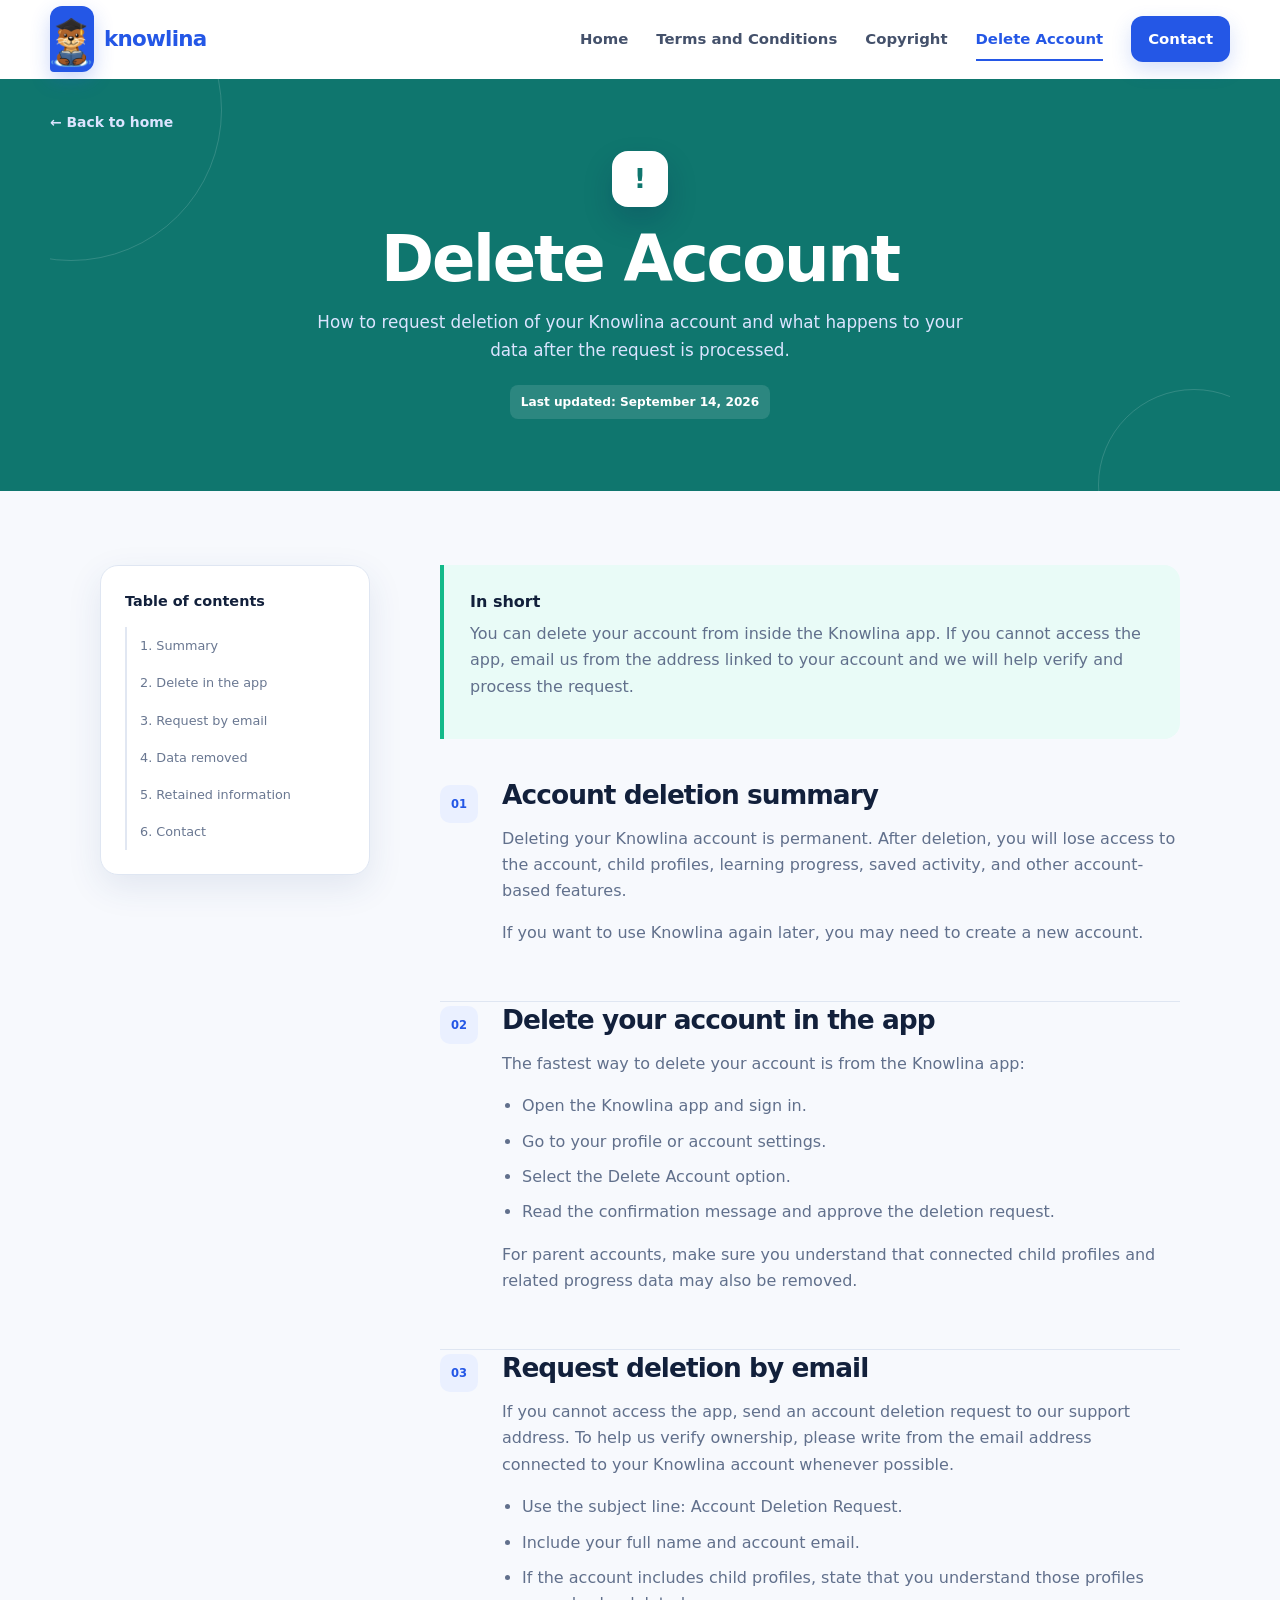
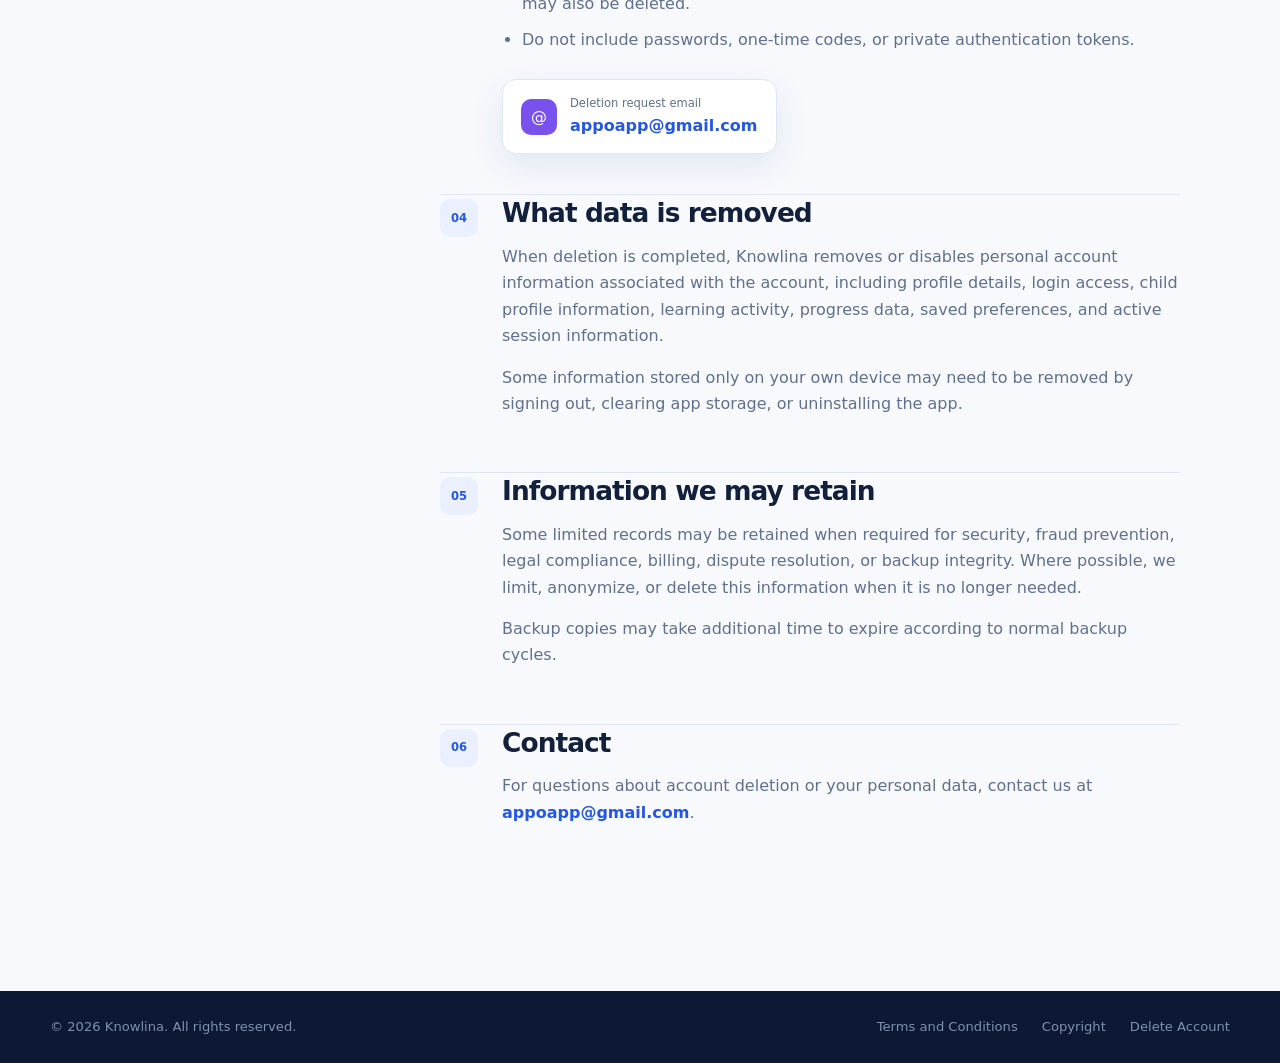
==== p/delete-account/index.html @ e52ddf3a "first commit" ====
<!doctype html>
<html lang="en">
<head>
  <meta charset="utf-8">
  <meta name="viewport" content="width=device-width, initial-scale=1">
  <meta name="description" content="Instructions for deleting your Knowlina account and personal data.">
  <meta name="theme-color" content="#2457e6">
  <title>Delete Account - Knowlina</title>
  <link rel="icon" type="image/svg+xml" href="data:image/svg+xml,%3Csvg xmlns='http://www.w3.org/2000/svg' viewBox='0 0 64 64'%3E%3Crect width='64' height='64' rx='16' fill='%232457e6'/%3E%3Cpath d='M18 17v30h8V36l12 11h11L33 32l15-15H37L26 29V17z' fill='white'/%3E%3C/svg%3E">
  <link rel="stylesheet" href="../../styles.css">
  <script src="../../script.js" defer></script>
</head>
<body class="legal-page">
  <a class="skip-link" href="#main">Skip to content</a>
  <header class="site-header" data-header>
    <div class="container nav-wrap">
      <a class="brand" href="../../index.html" aria-label="Knowlina home page">
        <span class="brand-mark" aria-hidden="true"><img src="../../assets/logo.png" alt=""></span><span>knowlina</span></a>
      <button class="menu-button" type="button" aria-expanded="false" aria-controls="main-navigation" data-menu-button><span></span><span></span><span></span><span class="sr-only">Open menu</span></button>
      <nav class="main-nav" id="main-navigation" aria-label="Main navigation" data-nav>
        <a href="../../index.html">Home</a><a href="../../terms.html">Terms and Conditions</a><a href="../../copyright.html">Copyright</a><a class="is-active" href="./">Delete Account</a><a class="nav-pill" href="mailto:appoapp@gmail.com">Contact</a>
      </nav>
    </div>
  </header>

  <main id="main">
    <section class="legal-hero legal-hero-mint">
      <div class="container legal-hero-inner">
        <a class="back-link" href="../../index.html">&larr; Back to home</a>
        <span class="legal-symbol" aria-hidden="true">!</span>
        <h1>Delete Account</h1>
        <p>How to request deletion of your Knowlina account and what happens to your data after the request is processed.</p>
        <span class="updated">Last updated: September 14, 2026</span>
      </div>
    </section>

    <section class="legal-shell container">
      <aside class="legal-aside" aria-label="Page sections">
        <strong>Table of contents</strong>
        <nav>
          <a href="#summary">1. Summary</a>
          <a href="#in-app">2. Delete in the app</a>
          <a href="#email">3. Request by email</a>
          <a href="#data">4. Data removed</a>
          <a href="#retention">5. Retained information</a>
          <a href="#contact">6. Contact</a>
        </nav>
      </aside>

      <article class="legal-content">
        <div class="legal-note legal-note-mint"><strong>In short</strong><p>You can delete your account from inside the Knowlina app. If you cannot access the app, email us from the address linked to your account and we will help verify and process the request.</p></div>

        <section id="summary"><span class="section-index">01</span><h2>Account deletion summary</h2><p>Deleting your Knowlina account is permanent. After deletion, you will lose access to the account, child profiles, learning progress, saved activity, and other account-based features.</p><p>If you want to use Knowlina again later, you may need to create a new account.</p></section>

        <section id="in-app"><span class="section-index">02</span><h2>Delete your account in the app</h2><p>The fastest way to delete your account is from the Knowlina app:</p><ul><li>Open the Knowlina app and sign in.</li><li>Go to your profile or account settings.</li><li>Select the Delete Account option.</li><li>Read the confirmation message and approve the deletion request.</li></ul><p>For parent accounts, make sure you understand that connected child profiles and related progress data may also be removed.</p></section>

        <section id="email"><span class="section-index">03</span><h2>Request deletion by email</h2><p>If you cannot access the app, send an account deletion request to our support address. To help us verify ownership, please write from the email address connected to your Knowlina account whenever possible.</p><ul><li>Use the subject line: Account Deletion Request.</li><li>Include your full name and account email.</li><li>If the account includes child profiles, state that you understand those profiles may also be deleted.</li><li>Do not include passwords, one-time codes, or private authentication tokens.</li></ul><div class="contact-card"><span aria-hidden="true">@</span><div><small>Deletion request email</small><a href="mailto:appoapp@gmail.com">appoapp@gmail.com</a></div></div></section>

        <section id="data"><span class="section-index">04</span><h2>What data is removed</h2><p>When deletion is completed, Knowlina removes or disables personal account information associated with the account, including profile details, login access, child profile information, learning activity, progress data, saved preferences, and active session information.</p><p>Some information stored only on your own device may need to be removed by signing out, clearing app storage, or uninstalling the app.</p></section>

        <section id="retention"><span class="section-index">05</span><h2>Information we may retain</h2><p>Some limited records may be retained when required for security, fraud prevention, legal compliance, billing, dispute resolution, or backup integrity. Where possible, we limit, anonymize, or delete this information when it is no longer needed.</p><p>Backup copies may take additional time to expire according to normal backup cycles.</p></section>

        <section id="contact"><span class="section-index">06</span><h2>Contact</h2><p>For questions about account deletion or your personal data, contact us at <a href="mailto:appoapp@gmail.com">appoapp@gmail.com</a>.</p></section>
      </article>
    </section>
  </main>

  <footer class="site-footer compact-footer"><div class="container footer-bottom"><span>&copy; <span data-year>2026</span> Knowlina. All rights reserved.</span><div><a href="../../terms.html">Terms and Conditions</a><a href="../../copyright.html">Copyright</a><a href="./">Delete Account</a></div></div></footer>
</body>
</html>
---- styles.css ----
:root {
  --ink: #12203b;
  --muted: #61708c;
  --blue: #2457e6;
  --blue-deep: #153cb5;
  --cyan: #16b8d4;
  --violet: #7952ee;
  --orange: #ff8a3d;
  --mint: #13b989;
  --line: #dfe6f2;
  --surface: #f4f7fc;
  --white: #ffffff;
  --shadow: 0 24px 70px rgba(33, 58, 117, 0.14);
  --shadow-soft: 0 12px 35px rgba(40, 67, 128, 0.1);
  --radius-lg: 30px;
  --radius-md: 20px;
  --container: 1180px;
}

* { box-sizing: border-box; }
html { scroll-behavior: smooth; }
body {
  margin: 0;
  color: var(--ink);
  background: var(--white);
  font-family: Inter, ui-sans-serif, system-ui, -apple-system, BlinkMacSystemFont, "Segoe UI", sans-serif;
  font-size: 16px;
  line-height: 1.65;
  -webkit-font-smoothing: antialiased;
  overflow-x: hidden;
}
body.menu-open { overflow: hidden; }
img { display: block; max-width: 100%; }
a { color: inherit; text-decoration: none; }
button { font: inherit; }
h1, h2, h3, p { margin-top: 0; }
h1, h2, h3 { font-family: ui-rounded, "Arial Rounded MT Bold", Inter, ui-sans-serif, system-ui, sans-serif; letter-spacing: -0.035em; line-height: 1.08; }
p { color: var(--muted); }
.container { width: min(calc(100% - 40px), var(--container)); margin-inline: auto; }
.sr-only { position: absolute; width: 1px; height: 1px; padding: 0; margin: -1px; overflow: hidden; clip: rect(0, 0, 0, 0); white-space: nowrap; border: 0; }
.skip-link { position: fixed; left: 16px; top: -80px; z-index: 100; padding: 12px 18px; color: #fff; background: var(--ink); border-radius: 10px; transition: top .2s ease; }
.skip-link:focus { top: 16px; }

.site-header { position: sticky; top: 0; z-index: 50; background: rgba(255,255,255,.94); border-bottom: 1px solid transparent; backdrop-filter: blur(16px); transition: border-color .2s ease, box-shadow .2s ease; }
.site-header.is-scrolled { border-color: rgba(223,230,242,.9); box-shadow: 0 6px 24px rgba(35, 52, 95, .06); }
.nav-wrap { min-height: 78px; display: flex; align-items: center; justify-content: space-between; gap: 24px; }
.brand { display: inline-flex; align-items: center; gap: 10px; color: var(--blue); font-size: 1.34rem; font-weight: 850; letter-spacing: -.035em; }
.brand-mark { width: 44px; height: 66px; display: inline-grid; place-items: center; color: #fff; background: var(--blue); border-radius: 12px 12px 12px 4px; font-weight: 900; box-shadow: 0 8px 20px rgba(36,87,230,.24); }
.main-nav { display: flex; align-items: center; gap: 28px; color: #44516b; font-size: .93rem; font-weight: 650; }
.main-nav a { position: relative; transition: color .2s ease; }
.main-nav a:hover, .main-nav a:focus-visible, .main-nav a.is-active { color: var(--blue); }
.main-nav a:not(.nav-pill).is-active::after { content: ""; position: absolute; left: 0; right: 0; bottom: -10px; height: 2px; background: var(--blue); }
.main-nav .nav-pill { padding: 11px 17px; color: #fff; background: var(--blue); border-radius: 12px; box-shadow: 0 8px 20px rgba(36,87,230,.18); }
.main-nav .nav-pill:hover { color: #fff; background: var(--blue-deep); }
.menu-button { display: none; width: 44px; height: 44px; padding: 10px; border: 0; background: var(--surface); border-radius: 12px; cursor: pointer; }
.menu-button > span:not(.sr-only) { display: block; width: 22px; height: 2px; margin: 4px auto; background: var(--ink); border-radius: 4px; }

.hero { position: relative; min-height: 780px; display: flex; align-items: center; padding: 72px 0 90px; background: #f8faff; overflow: hidden; }
.hero::before { content: ""; position: absolute; width: 430px; height: 430px; left: -260px; top: 15%; background: #e8efff; border-radius: 50%; }
.hero::after { content: ""; position: absolute; width: 250px; height: 250px; right: -120px; bottom: -70px; background: #e9ddff; border-radius: 50%; }
.hero-grid { position: relative; z-index: 1; display: grid; grid-template-columns: .92fr 1.08fr; align-items: center; gap: 54px; }
.hero-copy { max-width: 590px; }
.eyebrow, .kicker { display: inline-flex; align-items: center; gap: 8px; color: var(--blue); font-size: .78rem; font-weight: 800; text-transform: uppercase; letter-spacing: .11em; }
.eyebrow { margin-bottom: 20px; padding: 8px 12px; background: #e9efff; border-radius: 8px; }
.hero h1 { margin-bottom: 24px; font-size: clamp(3rem, 5.3vw, 5.2rem); letter-spacing: -.062em; }
.hero h1 span { color: var(--blue); }
.hero-copy > p { max-width: 560px; margin-bottom: 30px; font-size: 1.11rem; line-height: 1.75; }
.hero-actions { display: flex; align-items: center; gap: 24px; flex-wrap: wrap; }
.button { display: inline-flex; align-items: center; justify-content: center; gap: 12px; min-height: 52px; padding: 14px 20px; border-radius: 14px; font-weight: 780; transition: transform .2s ease, background .2s ease, box-shadow .2s ease; }
.button:hover { transform: translateY(-2px); }
.button-primary { color: #fff; background: var(--blue); box-shadow: 0 14px 30px rgba(36,87,230,.25); }
.button-primary:hover { background: var(--blue-deep); }
.text-link { display: inline-flex; align-items: center; gap: 10px; color: var(--ink); font-weight: 760; }
.text-link:hover { color: var(--blue); }
.play { width: 38px; height: 38px; display: inline-grid; place-items: center; padding-left: 2px; color: var(--blue); background: #fff; border: 1px solid var(--line); border-radius: 50%; box-shadow: var(--shadow-soft); font-size: .72rem; }
.trust-row { display: flex; gap: 18px; flex-wrap: wrap; margin-top: 32px; color: #4e5d77; font-size: .83rem; font-weight: 700; }
.trust-row span::first-letter { color: var(--mint); }

.phone-stage { position: relative; min-height: 640px; }
.phone-stage::before { content: ""; position: absolute; inset: 70px 18px 40px; background: var(--blue); border-radius: 54% 46% 46% 54% / 48% 46% 54% 52%; transform: rotate(-4deg); }
.orbit { position: absolute; border: 1px dashed rgba(255,255,255,.34); border-radius: 50%; z-index: 1; }
.orbit-one { width: 420px; height: 420px; top: 120px; left: 80px; }
.orbit-two { width: 550px; height: 550px; top: 55px; left: 15px; }
.phone { position: absolute; margin: 0; padding: 7px; background: #111827; border-radius: 37px; box-shadow: 0 34px 60px rgba(15, 32, 73, .28); overflow: hidden; }
.phone img { width: 100%; border-radius: 30px; }
.phone-main { z-index: 4; width: 270px; left: 50%; top: 22px; transform: translateX(-50%) rotate(1deg); }
.phone-left { z-index: 2; width: 205px; left: 4px; top: 176px; transform: rotate(-8deg); opacity: .96; }
.phone-right { z-index: 3; width: 210px; right: -10px; top: 165px; transform: rotate(8deg); opacity: .98; }
.float-card { position: absolute; z-index: 6; display: grid; grid-template-columns: 40px 1fr; column-gap: 10px; align-items: center; min-width: 155px; padding: 12px 14px; background: #fff; border: 1px solid #edf1f8; border-radius: 16px; box-shadow: var(--shadow); }
.float-card > span { grid-row: span 2; width: 40px; height: 40px; display: grid; place-items: center; background: #eff4ff; border-radius: 11px; }
.float-card strong { font-size: .8rem; line-height: 1.2; }
.float-card small { color: var(--muted); font-size: .7rem; }
.float-card-top { right: 7px; top: 98px; }
.float-card-bottom { left: 7px; bottom: 57px; }

.section { padding: 112px 0; }
.section-intro { background: #fff; }
.section-heading { max-width: 680px; margin: 0 auto 54px; text-align: center; }
.section-heading .kicker { margin-bottom: 14px; }
.section-heading h2, .safety-copy h2, .faq-intro h2, .closing-card h2 { margin-bottom: 18px; font-size: clamp(2.25rem, 4vw, 3.7rem); }
.section-heading p { max-width: 620px; margin: 0 auto; font-size: 1.05rem; }
.feature-grid { display: grid; grid-template-columns: repeat(2, 1fr); gap: 22px; }
.feature-card { position: relative; min-height: 340px; padding: 34px; background: #f7f9fd; border: 1px solid #edf1f7; border-radius: var(--radius-lg); overflow: hidden; }
.feature-card h3 { margin: 12px 0 14px; font-size: 1.65rem; }
.feature-card p { max-width: 560px; margin-bottom: 24px; }
.feature-large { min-height: 460px; display: grid; grid-template-columns: 1fr .8fr; grid-column: span 2; gap: 40px; align-items: center; }
.feature-blue { color: #fff; background: var(--blue); border-color: transparent; }
.feature-blue p { color: #dfe7ff; }
.feature-blue .card-label { color: #fff; opacity: .78; }
.feature-icon { width: 52px; height: 52px; display: grid; place-items: center; color: #fff; background: var(--violet); border-radius: 16px 16px 16px 5px; font-size: 1.35rem; box-shadow: 0 12px 24px rgba(93,70,212,.23); }
.feature-blue .feature-icon { background: #fff; color: var(--blue); box-shadow: none; }
.icon-cyan { background: var(--cyan); box-shadow: 0 12px 24px rgba(22,184,212,.22); }
.icon-orange { background: var(--orange); box-shadow: 0 12px 24px rgba(255,138,61,.22); }
.icon-violet { background: var(--violet); }
.card-label { display: block; margin-top: 18px; color: var(--blue); font-size: .75rem; font-weight: 850; text-transform: uppercase; letter-spacing: .1em; }
.mini-chat { display: flex; flex-direction: column; gap: 12px; }
.bubble { padding: 15px 17px; border-radius: 16px; font-size: .83rem; line-height: 1.45; box-shadow: 0 12px 30px rgba(10,27,70,.12); }
.bubble-user { align-self: flex-end; max-width: 78%; color: #fff; background: var(--violet); border-bottom-right-radius: 5px; }
.bubble-ai { color: var(--ink); background: #fff; border-bottom-left-radius: 5px; }
.mission-strip { position: absolute; left: 30px; right: 30px; bottom: 28px; display: grid; grid-template-columns: 48px 1fr auto; align-items: center; gap: 12px; padding: 13px; background: #fff; border: 1px solid var(--line); border-radius: 16px; box-shadow: var(--shadow-soft); }
.mission-strip > span { width: 46px; height: 46px; display: grid; place-items: center; background: #eaf7fb; border-radius: 12px; font-size: 1.45rem; }
.mission-strip b, .mission-strip small { display: block; }
.mission-strip b { font-size: .84rem; line-height: 1.3; }
.mission-strip small { color: var(--muted); font-size: .7rem; }
.mission-strip strong { color: var(--mint); font-size: .84rem; }
.reward-row { position: absolute; left: 30px; right: 30px; bottom: 28px; display: grid; grid-template-columns: repeat(3, 1fr); gap: 10px; }
.reward-row span { padding: 16px 10px; text-align: center; background: #fff; border: 1px solid var(--line); border-radius: 14px; font-size: 1.15rem; box-shadow: var(--shadow-soft); }
.reward-row b { display: block; margin-top: 2px; color: var(--ink); font-size: .82rem; }
.feature-wide { min-height: 520px; display: grid; grid-template-columns: .92fr 1.08fr; grid-column: span 2; align-items: center; gap: 28px; padding: 48px; background: #f0edff; }
.check-list { display: grid; gap: 11px; padding: 0; list-style: none; color: #46536e; }
.check-list li::before { content: "✓"; display: inline-grid; place-items: center; width: 22px; height: 22px; margin-right: 10px; color: #fff; background: var(--violet); border-radius: 50%; font-size: .7rem; font-weight: 900; }
.dashboard-shot { position: relative; width: 280px; height: 390px; margin: 80px auto -150px; padding: 7px; background: #141725; border-radius: 36px; box-shadow: 0 32px 50px rgba(70,52,150,.25); overflow: hidden; transform: rotate(4deg); }
.dashboard-shot img { width: 100%; border-radius: 29px; }

.steps-section { background: var(--surface); }
.steps { display: grid; grid-template-columns: repeat(3, 1fr); gap: 20px; }
.step { position: relative; min-height: 290px; padding: 30px; background: #fff; border: 1px solid var(--line); border-radius: var(--radius-md); box-shadow: var(--shadow-soft); }
.step-number { position: absolute; top: 28px; right: 28px; color: #c9d3e6; font-size: .8rem; font-weight: 850; letter-spacing: .12em; }
.step-symbol { width: 62px; height: 62px; display: grid; place-items: center; margin-bottom: 42px; color: var(--blue); background: #eaf0ff; border-radius: 18px; font-size: 1.65rem; font-weight: 900; }
.step:nth-child(2) .step-symbol { color: var(--violet); background: #eee9ff; }
.step:nth-child(3) .step-symbol { color: #df6a20; background: #fff0e6; }
.step h3 { margin-bottom: 12px; font-size: 1.45rem; }
.step p { margin-bottom: 0; }

.safety-section { background: #fff; }
.safety-card { min-height: 500px; display: grid; grid-template-columns: 1.05fr .95fr; align-items: center; gap: 50px; padding: 64px; color: #fff; background: #132b69; border-radius: 36px; overflow: hidden; }
.eyebrow-light { color: #fff; background: rgba(255,255,255,.1); }
.safety-copy p { max-width: 570px; color: #c9d7fa; font-size: 1.05rem; }
.safety-points { display: grid; grid-template-columns: repeat(3, 1fr); gap: 12px; margin-top: 30px; }
.safety-points div { display: grid; gap: 8px; padding: 17px; background: rgba(255,255,255,.08); border: 1px solid rgba(255,255,255,.12); border-radius: 14px; font-size: .82rem; }
.safety-points span { width: 24px; height: 24px; display: grid; place-items: center; color: #08204f; background: #55dfb7; border-radius: 50%; font-weight: 900; }
.safety-visual { position: relative; min-height: 360px; }
.shield { position: absolute; left: 50%; top: 50%; width: 220px; height: 250px; display: grid; place-items: center; color: var(--blue); background: #fff; border-radius: 38% 38% 48% 48% / 24% 24% 60% 60%; transform: translate(-50%, -50%); font-size: 6rem; font-weight: 900; box-shadow: 0 28px 70px rgba(0,0,0,.25); }
.shield::before { content: ""; position: absolute; inset: 15px; border: 2px solid #d8e4ff; border-radius: inherit; }
.shield span { position: absolute; right: 34px; bottom: 52px; width: 48px; height: 48px; display: grid; place-items: center; color: #fff; background: var(--mint); border: 6px solid #fff; border-radius: 50%; font-size: 1.1rem; }
.safe-tag { position: absolute; padding: 10px 15px; color: var(--ink); background: #fff; border-radius: 12px; box-shadow: 0 12px 30px rgba(0,0,0,.18); font-size: .78rem; font-weight: 800; }
.tag-one { left: 2%; top: 19%; transform: rotate(-5deg); }
.tag-two { right: 0; top: 34%; transform: rotate(5deg); }
.tag-three { left: 12%; bottom: 15%; transform: rotate(3deg); }

.faq-section { background: var(--surface); }
.faq-layout { display: grid; grid-template-columns: .7fr 1.3fr; gap: 75px; align-items: start; }
.faq-intro { position: sticky; top: 120px; }
.faq-intro .kicker { margin-bottom: 16px; }
.faq-intro p { margin-bottom: 28px; }
.accordion { display: grid; gap: 12px; }
.faq-item { background: #fff; border: 1px solid var(--line); border-radius: 18px; overflow: hidden; }
.faq-item button { width: 100%; display: flex; align-items: center; justify-content: space-between; gap: 20px; padding: 23px 24px; color: var(--ink); background: transparent; border: 0; text-align: left; font-weight: 780; cursor: pointer; }
.faq-item button:focus-visible { outline: 3px solid #9db5ff; outline-offset: -3px; }
.faq-plus { flex: 0 0 32px; height: 32px; display: grid; place-items: center; color: var(--blue); background: #eaf0ff; border-radius: 9px; font-size: 1.2rem; }
.faq-answer { padding: 0 24px 21px; }
.faq-answer p { margin: 0; }

.closing-section { padding: 0 0 112px; background: var(--surface); }
.closing-card { display: flex; align-items: center; justify-content: space-between; gap: 40px; padding: 56px 62px; color: #fff; background: var(--blue); border-radius: 32px; }
.closing-card h2 { max-width: 700px; margin: 8px 0 0; }
.kicker-light { color: #d7e1ff; }
.button-light { flex: 0 0 auto; color: var(--blue); background: #fff; box-shadow: 0 14px 30px rgba(10,31,90,.2); }
.button-light:hover { background: #edf2ff; }

.site-footer { color: #c7d1e7; background: #0c1834; }
.footer-main { display: grid; grid-template-columns: 1.5fr .7fr .9fr 1fr; gap: 60px; padding: 70px 0 55px; }
.brand-footer { color: #fff; }
.footer-brand p { max-width: 300px; margin: 20px 0 0; color: #8f9ab3; }
.footer-links { display: grid; align-content: start; gap: 11px; font-size: .9rem; }
.footer-links strong { margin-bottom: 7px; color: #fff; }
.footer-links a:hover { color: #fff; }
.footer-bottom { min-height: 72px; display: flex; align-items: center; justify-content: space-between; gap: 24px; border-top: 1px solid rgba(255,255,255,.1); color: #8290ad; font-size: .82rem; }
.footer-bottom div { display: flex; gap: 24px; }
.footer-bottom a:hover { color: #fff; }

.legal-page { background: #f7f9fd; }
.legal-hero { color: #fff; background: var(--blue); }
.legal-hero-violet { background: #5638bd; }
.legal-hero-mint { background: #0f766e; }
.legal-hero-inner { position: relative; min-height: 390px; display: flex; flex-direction: column; align-items: center; justify-content: center; padding-block: 72px; text-align: center; overflow: hidden; }
.legal-hero-inner::before, .legal-hero-inner::after { content: ""; position: absolute; border: 1px solid rgba(255,255,255,.15); border-radius: 50%; }
.legal-hero-inner::before { width: 300px; height: 300px; left: -130px; top: -120px; }
.legal-hero-inner::after { width: 190px; height: 190px; right: -60px; bottom: -90px; }
.back-link { position: absolute; left: 0; top: 32px; color: #dbe4ff; font-size: .87rem; font-weight: 700; }
.back-link:hover { color: #fff; }
.legal-symbol { width: 56px; height: 56px; display: grid; place-items: center; margin-bottom: 18px; color: var(--blue); background: #fff; border-radius: 16px; box-shadow: 0 14px 30px rgba(10,27,80,.2); font-size: 1.7rem; font-weight: 900; }
.legal-hero-violet .legal-symbol { color: #5638bd; }
.legal-hero-mint .legal-symbol { color: #0f766e; }
.legal-hero h1 { margin-bottom: 15px; font-size: clamp(2.6rem, 5vw, 4.5rem); }
.legal-hero p { max-width: 650px; margin-bottom: 20px; color: #dbe4ff; font-size: 1.05rem; }
.updated { padding: 7px 11px; background: rgba(255,255,255,.12); border-radius: 8px; font-size: .76rem; font-weight: 700; }
.legal-shell { display: grid; grid-template-columns: 270px minmax(0, 740px); justify-content: center; gap: 70px; padding-top: 74px; padding-bottom: 110px; }
.legal-aside { position: sticky; top: 110px; align-self: start; padding: 24px; background: #fff; border: 1px solid var(--line); border-radius: 18px; box-shadow: var(--shadow-soft); }
.legal-aside > strong { display: block; margin-bottom: 14px; font-size: .9rem; }
.legal-aside nav { display: grid; }
.legal-aside a { padding: 8px 0 8px 13px; color: #697791; border-left: 2px solid #e1e7f2; font-size: .8rem; }
.legal-aside a:hover, .legal-aside a:focus-visible { color: var(--blue); border-left-color: var(--blue); }
.legal-content { min-width: 0; }
.legal-note { margin-bottom: 42px; padding: 24px 26px; background: #eaf0ff; border-left: 4px solid var(--blue); border-radius: 0 16px 16px 0; }
.legal-note-violet { background: #f0ecff; border-left-color: var(--violet); }
.legal-note-mint { background: #e9fbf7; border-left-color: var(--mint); }
.legal-note strong { display: block; margin-bottom: 6px; }
.legal-note p { margin: 0; }
.legal-content > section { position: relative; padding: 0 0 40px 62px; scroll-margin-top: 110px; }
.legal-content > section + section { padding-top: 4px; border-top: 1px solid var(--line); }
.legal-content h2 { margin: 0 0 16px; font-size: 1.65rem; }
.legal-content p { margin-bottom: 15px; }
.legal-content ul { display: grid; gap: 9px; padding-left: 20px; color: var(--muted); }
.legal-content a { color: var(--blue); font-weight: 700; }
.section-index { position: absolute; left: 0; top: 4px; width: 38px; height: 38px; display: grid; place-items: center; color: var(--blue); background: #eaf0ff; border-radius: 10px; font-size: .72rem; font-weight: 850; }
.contact-card { display: inline-flex; align-items: center; gap: 13px; margin-top: 10px; padding: 14px 18px; background: #fff; border: 1px solid var(--line); border-radius: 14px; box-shadow: var(--shadow-soft); }
.contact-card > span { width: 36px; height: 36px; display: grid; place-items: center; color: #fff; background: var(--violet); border-radius: 10px; }
.contact-card small, .contact-card a { display: block; }
.contact-card small { color: var(--muted); font-size: .72rem; }
.compact-footer .footer-bottom { border-top: 0; }

.reveal { opacity: 0; transform: translateY(18px); transition: opacity .6s ease, transform .6s ease; }
.reveal.is-visible { opacity: 1; transform: none; }

@media (max-width: 1000px) {
  .main-nav { gap: 18px; }
  .hero { padding-top: 56px; }
  .hero-grid { grid-template-columns: 1fr; }
  .hero-copy { max-width: 760px; text-align: center; margin-inline: auto; }
  .hero-copy > p { margin-inline: auto; }
  .hero-actions, .trust-row { justify-content: center; }
  .phone-stage { width: min(100%, 650px); margin-inline: auto; }
  .feature-wide { grid-template-columns: 1fr 1fr; }
  .safety-card { padding: 50px 38px; }
  .safety-points { grid-template-columns: 1fr; }
  .faq-layout { gap: 42px; }
  .footer-main { grid-template-columns: 1.3fr repeat(2, 1fr); }
  .footer-links:last-child { grid-column: 2; }
}

@media (max-width: 780px) {
  .container { width: min(calc(100% - 28px), var(--container)); }
  .nav-wrap { min-height: 68px; }
  .menu-button { display: block; }
  .main-nav { position: fixed; inset: 69px 0 auto; display: grid; gap: 0; padding: 14px 20px 24px; background: #fff; border-bottom: 1px solid var(--line); box-shadow: 0 20px 40px rgba(24,43,84,.14); transform: translateY(-130%); opacity: 0; visibility: hidden; transition: transform .25s ease, opacity .2s ease, visibility .2s ease; }
  .main-nav.is-open { transform: translateY(0); opacity: 1; visibility: visible; }
  .main-nav a { padding: 13px 8px; }
  .main-nav a:not(.nav-pill).is-active::after { display: none; }
  .main-nav .nav-pill { margin-top: 8px; text-align: center; }
  .hero { min-height: auto; padding: 70px 0 80px; }
  .hero h1 { font-size: clamp(2.7rem, 12vw, 4.2rem); }
  .phone-stage { min-height: 570px; transform: scale(.92); transform-origin: top center; margin-bottom: -35px; }
  .phone-main { width: 250px; }
  .phone-left, .phone-right { width: 185px; }
  .phone-left { left: -8px; }
  .phone-right { right: -8px; }
  .section { padding: 84px 0; }
  .feature-grid { grid-template-columns: 1fr; }
  .feature-large, .feature-wide { grid-column: span 1; grid-template-columns: 1fr; }
  .feature-large { padding-bottom: 36px; }
  .feature-wide { min-height: 700px; padding: 34px; }
  .dashboard-shot { margin-bottom: -210px; }
  .steps { grid-template-columns: 1fr; }
  .step { min-height: 230px; }
  .step-symbol { margin-bottom: 28px; }
  .safety-card { grid-template-columns: 1fr; padding: 40px 28px; }
  .safety-visual { min-height: 310px; }
  .faq-layout { grid-template-columns: 1fr; }
  .faq-intro { position: static; }
  .closing-card { align-items: flex-start; flex-direction: column; padding: 38px 28px; }
  .footer-main { grid-template-columns: 1fr 1fr; gap: 40px 24px; }
  .footer-brand { grid-column: span 2; }
  .footer-links:last-child { grid-column: auto; }
  .legal-hero-inner { min-height: 360px; padding-top: 96px; }
  .back-link { left: 14px; }
  .legal-shell { grid-template-columns: 1fr; padding-top: 46px; }
  .legal-aside { position: static; }
  .legal-aside nav { grid-template-columns: 1fr 1fr; }
  .legal-content > section { padding-left: 52px; }
}

@media (max-width: 540px) {
  .hero-actions { align-items: stretch; flex-direction: column; }
  .button { width: 100%; }
  .text-link { justify-content: center; }
  .trust-row { display: grid; grid-template-columns: 1fr 1fr; text-align: left; }
  .phone-stage { min-height: 510px; margin-top: 18px; transform: none; }
  .phone-stage::before { inset: 70px 10px 38px; }
  .phone-main { width: 220px; }
  .phone-left { width: 145px; top: 205px; }
  .phone-right { width: 145px; top: 190px; }
  .float-card { min-width: 136px; padding: 10px; }
  .float-card-top { right: 0; top: 82px; }
  .float-card-bottom { left: 0; bottom: 20px; }
  .orbit { display: none; }
  .feature-card { min-height: 370px; padding: 26px; }
  .feature-large { min-height: 580px; }
  .feature-wide { min-height: 720px; }
  .mission-strip, .reward-row { left: 20px; right: 20px; }
  .reward-row span { padding: 13px 6px; }
  .dashboard-shot { width: 245px; }
  .safety-points { grid-template-columns: 1fr; }
  .shield { width: 180px; height: 210px; font-size: 5rem; }
  .footer-main { grid-template-columns: 1fr; }
  .footer-brand { grid-column: auto; }
  .footer-bottom { align-items: flex-start; flex-direction: column; justify-content: center; padding: 22px 0; }
  .footer-bottom div { flex-direction: column; gap: 8px; }
  .legal-aside nav { grid-template-columns: 1fr; }
  .legal-content > section { padding-left: 0; padding-top: 48px; }
  .legal-content > section + section { padding-top: 52px; }
  .section-index { top: 0; }
  .legal-content > section + section .section-index { top: 12px; }
}

@media (prefers-reduced-motion: reduce) {
  html { scroll-behavior: auto; }
  *, *::before, *::after { transition-duration: .01ms !important; animation-duration: .01ms !important; animation-iteration-count: 1 !important; }
  .reveal { opacity: 1; transform: none; }
}
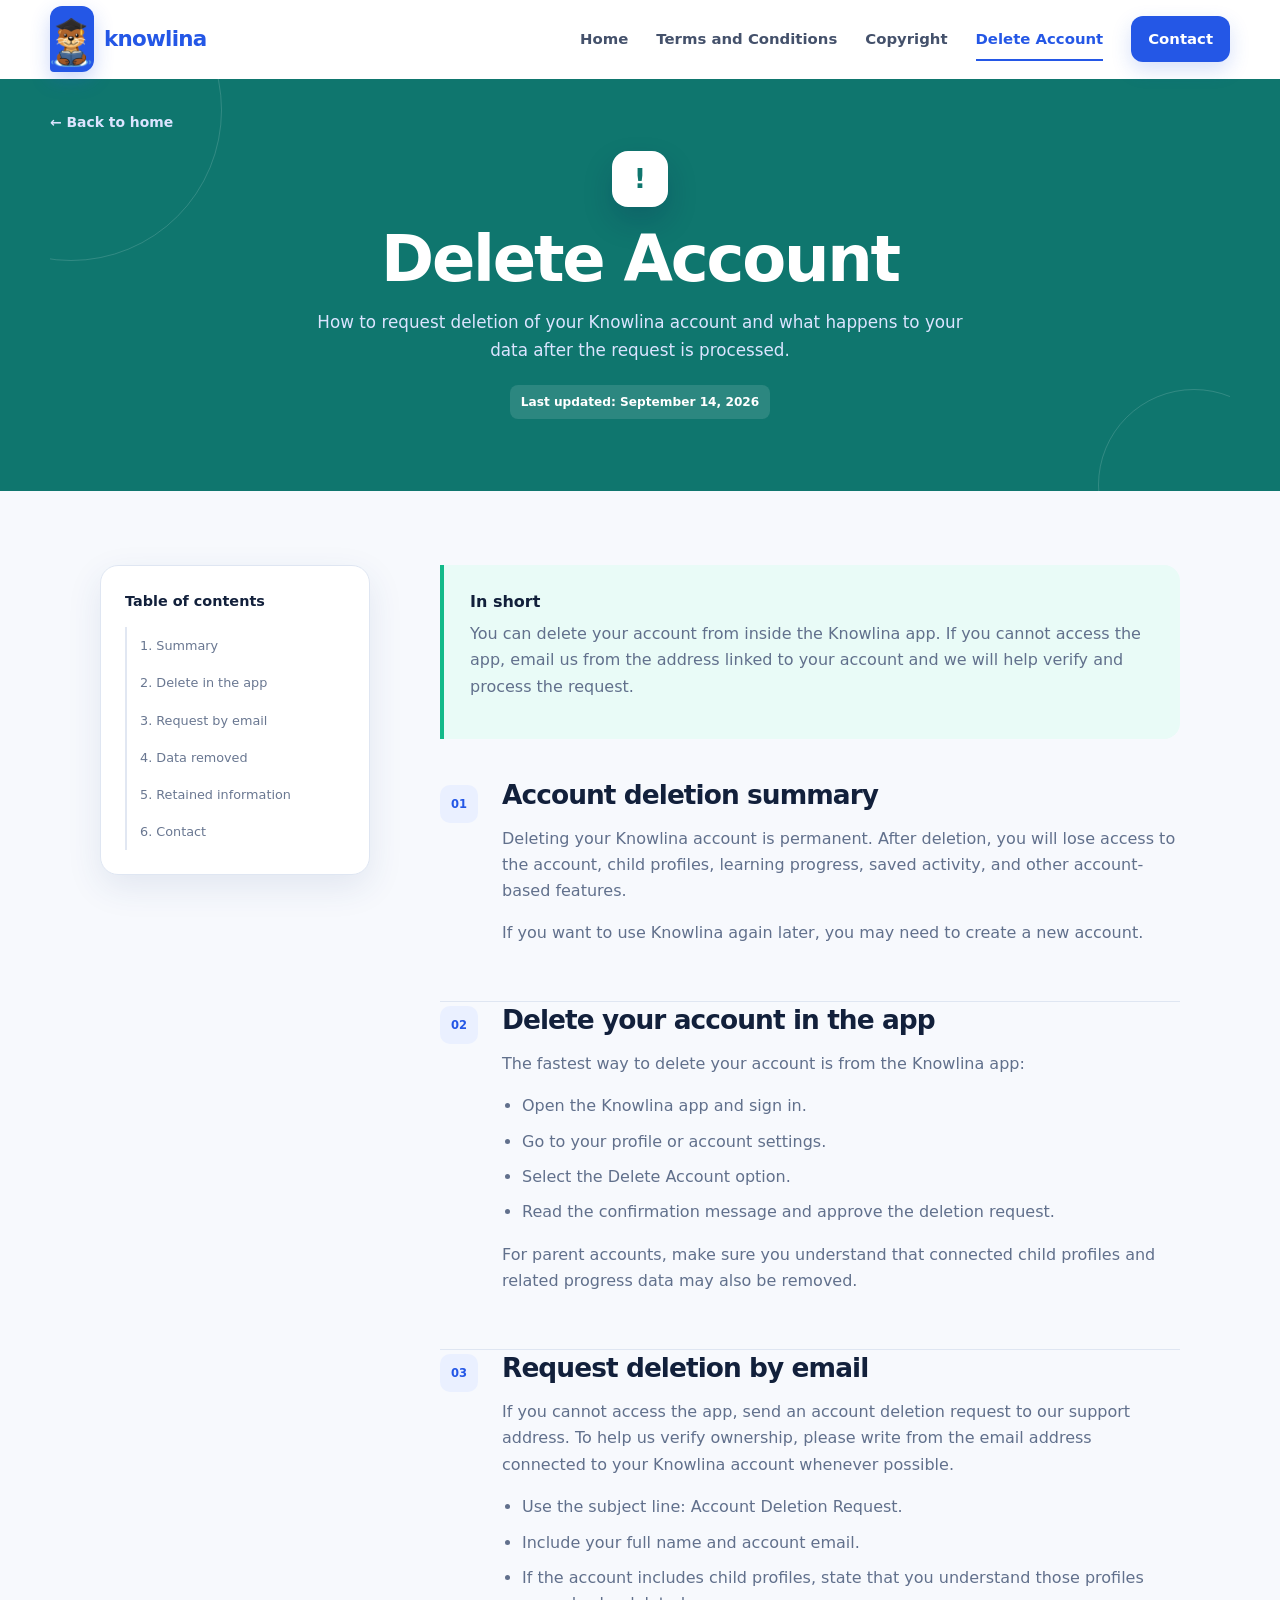
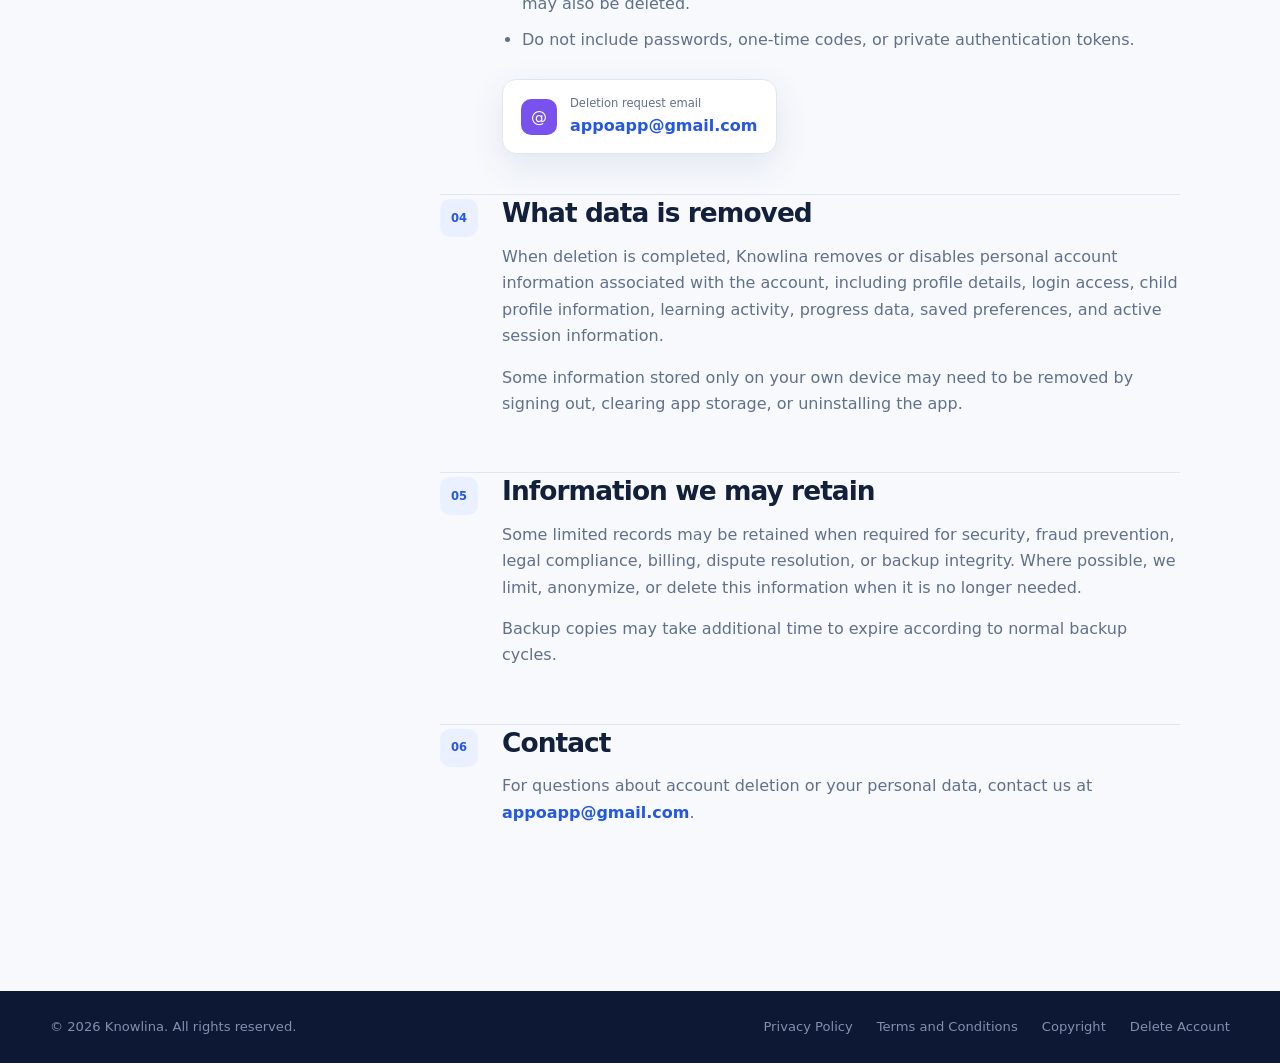
==== commit 02f0bd5c: "edit menu name" ====
--- a/p/delete-account/index.html
+++ b/p/delete-account/index.html
@@ -64,7 +64,6 @@
       </article>
     </section>
   </main>
-
-  <footer class="site-footer compact-footer"><div class="container footer-bottom"><span>&copy; <span data-year>2026</span> Knowlina. All rights reserved.</span><div><a href="../../terms.html">Terms and Conditions</a><a href="../../copyright.html">Copyright</a><a href="./">Delete Account</a></div></div></footer>
+  <footer class="site-footer compact-footer"><div class="container footer-bottom"><span>&copy; <span data-year>2026</span> Knowlina. All rights reserved.</span><div><a href="privacy-policy.html" aria-current="page">Privacy Policy</a><a href="terms.html">Terms and Conditions</a><a href="copyright.html">Copyright</a><a href="p/delete-account/">Delete Account</a></div></div></footer>
 </body>
-</html>
+</html>
